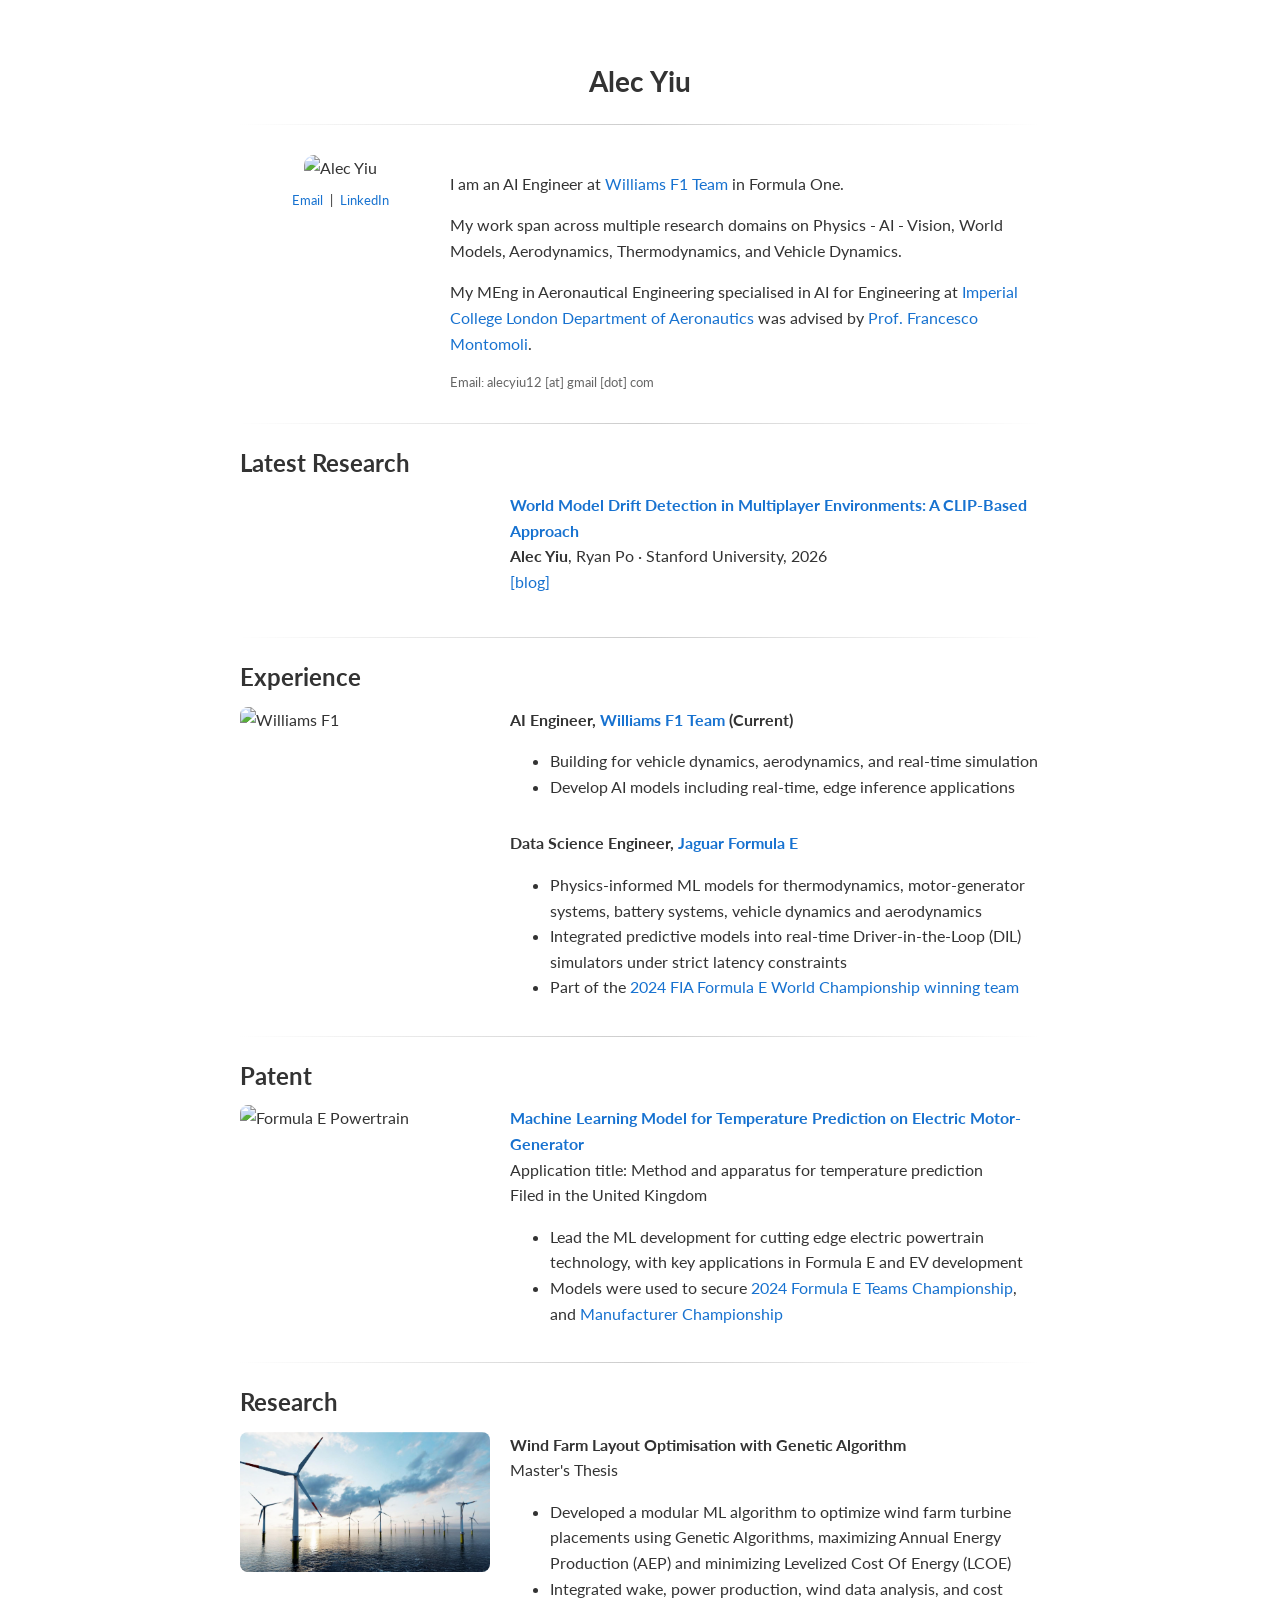
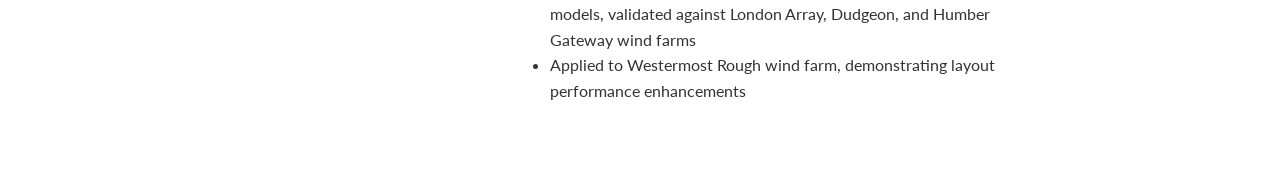
==== index.html @ 846b8b6c "update Co-Authored-By: Claude Opus 4.6 <noreply@anthropic.com>" ====
<!DOCTYPE html>
<html lang="en">
<head>
  <meta charset="UTF-8">
  <meta name="viewport" content="width=device-width, initial-scale=1.0">
  <title>Alec Yiu</title>
  <link rel="icon" type="image/svg+xml" href="favicon.svg">
  <link rel="stylesheet" href="style.css">
</head>
<body>
  <div id="container">

    <h1>Alec Yiu</h1>

    <hr>

    <table class="bio">
      <tr>
        <td class="photo-col">
          <img class="profile" src="resources/profile.png" alt="Alec Yiu">
          <div class="contact-links">
            <a href="mailto:alecyiu12@gmail.com">Email</a> |
            <a href="https://www.linkedin.com/in/alecyiu/" target="_blank" rel="noopener noreferrer">LinkedIn</a>
          </div>
        </td>
        <td class="bio-col">
          <p>
            I am an AI Engineer at <a href="https://www.williamsf1.com/" target="_blank" rel="noopener noreferrer">Williams F1 Team</a> in Formula One. 
          </p>
          <p>
            My work span across multiple research domains on Physics - AI - Vision, World Models, Aerodynamics, Thermodynamics, and Vehicle Dynamics.
          </p>
          <p>
            My MEng in Aeronautical Engineering specialised in AI for Engineering at <a href="https://www.imperial.ac.uk/aeronautics/" target="_blank" rel="noopener noreferrer">Imperial College London Department of Aeronautics</a> was advised by <a href="https://profiles.imperial.ac.uk/f.montomoli" target="_blank" rel="noopener noreferrer">Prof. Francesco Montomoli</a>.
          </p>
          <p class="email-line">Email: alecyiu12 [at] gmail [dot] com</p>
        </td>
      </tr>
    </table>

    <hr>

    <div class="section">
      <h2>Latest Research</h2>
      <div class="entry entry-with-media">
        <div class="entry-media">
          <video autoplay loop muted playsinline>
            <source src="resources/driftmini.mp4" type="video/mp4">
          </video>
        </div>
        <div class="entry-content">
          <span class="title"><a href="blog/drift-detection/">World Model Drift Detection in Multiplayer Environments: A CLIP-Based Approach</a></span>
          <br>
          <strong>Alec Yiu</strong>, Ryan Po &middot; Stanford University, 2026
          <br>
          <a href="blog/drift-detection/">[blog]</a>
        </div>
      </div>
    </div>

    <hr>

    <div class="section">
      <h2>Experience</h2>
      <div class="entry entry-with-media">
        <div class="entry-media">
          <img src="resources/F1mov.gif" alt="Williams F1">
        </div>
        <div class="entry-content">
          <span class="title">AI Engineer, <a href="https://www.williamsf1.com/" target="_blank" rel="noopener noreferrer">Williams F1 Team</a> (Current)</span>
          <ul>
            <li>Building for vehicle dynamics, aerodynamics, and real-time simulation</li>
            <li>Develop AI models including real-time, edge inference applications</li>
          </ul>
        </div>
      </div>
      <div class="entry entry-with-media">
        <div class="entry-media">
          <video autoplay loop muted playsinline>
            <source src="resources/JaguarFE.mp4" type="video/mp4">
          </video>
        </div>
        <div class="entry-content">
          <span class="title">Data Science Engineer, <a href="https://media.jaguarracing.com/en" target="_blank" rel="noopener noreferrer">Jaguar Formula E</a></span>
          <ul>
            <li>Physics-informed ML models for thermodynamics, motor-generator systems, battery systems, vehicle dynamics and aerodynamics</li>
            <li>Integrated predictive models into real-time Driver-in-the-Loop (DIL) simulators under strict latency constraints</li>
            <li>Part of the <a href="https://fiaformulae.com/en/standings?season=84467676-4d5d-4c97-ae07-0b7520bb95ea&tab=teams&period=latest" target="_blank" rel="noopener noreferrer">2024 FIA Formula E World Championship winning team</a></li>
          </ul>
        </div>
      </div>
    </div>

    <hr>

    <div class="section">
      <h2>Patent</h2>
      <div class="entry entry-with-media">
        <div class="entry-media">
          <img src="resources/FEpowertrain.gif" alt="Formula E Powertrain">
        </div>
        <div class="entry-content">
          <span class="title"><a href="https://www.search-for-intellectual-property.service.gov.uk/GB2417853.5" target="_blank" rel="noopener noreferrer">Machine Learning Model for Temperature Prediction on Electric Motor-Generator</a></span>
          <br>
          Application title: Method and apparatus for temperature prediction
          <br>
          Filed in the United Kingdom
          <ul>
            <li>Lead the ML development for cutting edge electric powertrain technology, with key applications in Formula E and EV development</li>
            <li>Models were used to secure <a href="https://fiaformulae.com/en/standings?season=84467676-4d5d-4c97-ae07-0b7520bb95ea&tab=teams&period=latest" target="_blank" rel="noopener noreferrer">2024 Formula E Teams Championship</a>, and <a href="https://fiaformulae.com/en/standings?season=84467676-4d5d-4c97-ae07-0b7520bb95ea&tab=manufacturers&period=latest" target="_blank" rel="noopener noreferrer">Manufacturer Championship</a></li>
          </ul>
        </div>
      </div>
    </div>

    <hr>

    <div class="section">
      <h2>Research</h2>
      <div class="entry entry-with-media">
        <div class="entry-media">
          <img src="resources/windfarm.png" alt="Wind Farm Layout Optimisation">
        </div>
        <div class="entry-content">
        <span class="title">Wind Farm Layout Optimisation with Genetic Algorithm</span>
        <br>
        Master's Thesis
        <ul>
          <li>Developed a modular ML algorithm to optimize wind farm turbine placements using Genetic Algorithms, maximizing Annual Energy Production (AEP) and minimizing Levelized Cost Of Energy (LCOE)</li>
          <li>Integrated wake, power production, wind data analysis, and cost models, validated against London Array, Dudgeon, and Humber Gateway wind farms</li>
          <li>Applied to Westermost Rough wind farm, demonstrating layout performance enhancements</li>
        </ul>
        </div>
      </div>
    </div>

  </div>
</body>
</html>
---- style.css ----
@import url('https://fonts.googleapis.com/css2?family=Lato:wght@400;700&display=swap');

body {
  font-family: 'Lato', Helvetica, Verdana, sans-serif;
  font-size: 16px;
  line-height: 1.6;
  color: #333;
  margin: 0;
  padding: 20px;
  background-color: #fff;
}

#container {
  max-width: 800px;
  margin: 0 auto;
  padding: 20px;
}

.blog-page #container {
  max-width: 1000px;
}

h1 {
  font-size: 28px;
  text-align: center;
  margin-bottom: 10px;
}

h2 {
  font-size: 24px;
  margin-top: 10px;
  margin-bottom: 10px;
}

a {
  color: #1772d0;
  text-decoration: none;
}

a:hover {
  color: #f09228;
}

hr {
  border: 0;
  height: 1px;
  background: linear-gradient(to right, #fff, #ccc, #fff);
  margin: 20px 0;
}

table.bio {
  width: 100%;
  border-collapse: collapse;
}

table.bio td {
  vertical-align: top;
  padding: 10px;
}

td.photo-col {
  width: 25%;
  text-align: center;
}

td.bio-col {
  width: 75%;
}

img.profile {
  width: 100%;
  max-width: 200px;
  border-radius: 10px;
}

.contact-links {
  margin-top: 10px;
  font-size: 13px;
}

.contact-links a {
  margin: 0 4px;
}

.email-line {
  font-size: 13px;
  color: #666;
  margin: 0;
}

.section {
  margin-bottom: 10px;
}

.entry {
  margin-bottom: 15px;
}

.entry .title {
  font-weight: 700;
}

.entry-with-media {
  display: flex;
  gap: 20px;
  align-items: flex-start;
}

.entry-media {
  flex-shrink: 0;
  width: 250px;
}

.entry-media img,
.entry-media video {
  display: block;
  width: 100%;
  max-width: 250px;
  height: auto;
  border-radius: 8px;
}

.entry-content {
  flex: 1;
}

/* ---- Highlighted Work ---- */

.highlights {
  display: flex;
  flex-wrap: wrap;
  gap: 20px;
}

.highlight-card {
  display: flex;
  gap: 16px;
  align-items: flex-start;
  padding: 14px;
  border: 1px solid #e0e0e0;
  border-radius: 10px;
  text-decoration: none;
  color: inherit;
  transition: box-shadow 0.2s, border-color 0.2s;
  width: 100%;
}

.highlight-card:hover {
  border-color: #e0e0e0;
}

.highlight-thumb {
  flex-shrink: 0;
  width: 140px;
  height: 90px;
  border-radius: 6px;
  overflow: hidden;
}

.highlight-thumb video {
  display: block;
  width: 140px;
  height: 90px;
  object-fit: cover;
  border-radius: 6px;
}

.highlight-info {
  flex: 1;
}

.highlight-title {
  font-weight: 700;
  font-size: 15px;
  color: #333;
}

.highlight-desc {
  margin: 6px 0 0;
  font-size: 13px;
  color: #555;
}

/* ---- Blog Page ---- */

.blog-video,
.blog-section video {
  display: block;
  width: 70vw;
  height: auto;
  margin: 24px 0;
  position: relative;
  left: 50%;
  transform: translateX(-50%);
  border-radius: 8px;
}

@media (max-width: 900px) {
  .blog-video,
  .blog-section video {
    width: 92vw;
  }
}

@media (max-width: 600px) {
  .blog-video,
  .blog-section video {
    width: 100vw;
    border-radius: 0;
  }
}

.blog-code-block {
  background: #1e1e1e;
  color: #d4d4d4;
  border-radius: 8px;
  padding: 20px 24px;
  font-size: 13px;
  line-height: 1.6;
  overflow-x: auto;
  white-space: pre;
}

.blog-nav {
  margin-bottom: 4px;
}

.blog-title {
  margin-top: 4px;
  margin-bottom: 4px;
}

.blog-subtitle {
  text-align: center;
  color: #666;
  font-size: 15px;
  margin-top: 0;
  margin-bottom: 16px;
}

.blog-links {
  text-align: center;
  margin-bottom: 10px;
}

.blog-figure {
  margin: 24px 0;
  text-align: center;
}

.blog-figure img {
  max-width: 100%;
  height: auto;
  border-radius: 8px;
}

.blog-figure figcaption {
  font-size: 13px;
  color: #666;
  margin-top: 8px;
  font-style: italic;
}

.blog-figure-title {
  font-size: 44px;
  font-weight: 700;
  font-style: normal;
  color: #333;
  margin-bottom: 12px;
}

.blog-figure-pair {
  display: flex;
  gap: 24px;
  width: 56vw;
  position: relative;
  left: 50%;
  transform: translateX(-50%);
  margin: 24px 0;
  align-items: center;
}

.blog-figure-pair .blog-figure {
  flex: 1;
  margin: 0;
}

.blog-figure-pair .blog-figure img {
  max-width: 100%;
}

.blog-btn {
  display: inline-block;
  padding: 6px 18px;
  margin: 0 6px;
  border: 1px solid #1772d0;
  border-radius: 999px;
  font-size: 13px;
  font-weight: 700;
  transition: background 0.2s, color 0.2s;
}

.blog-btn:hover {
  background: #1772d0;
  color: #fff;
}

.blog-video-v1 {
  width: 63vw;
}

.blog-video-v2 {
  width: 60vw;
}

.blog-video-hero {
  width: 85%;
  left: auto;
  transform: none;
  margin: 24px auto 8px;
}

.blog-hero-caption {
  text-align: center;
  font-size: 16px;
  color: #666;
  font-style: italic;
  margin-bottom: 16px;
}

.blog-btn-primary {
  background: #1772d0;
  color: #fff;
}

.blog-btn-primary:hover {
  background: #fff;
  color: #1772d0;
}

.blog-btn-lg {
  padding: 10px 28px;
  font-size: 16px;
}

.blog-author {
  text-align: center;
  font-size: 15px;
  margin-top: 0;
  margin-bottom: 4px;
}

.blog-author a {
  font-weight: 700;
}

.blog-affiliations {
  text-align: center;
  font-size: 14px;
  color: #555;
  margin-top: 0;
  margin-bottom: 12px;
}

.blog-section {
  margin-bottom: 10px;
}

.blog-section > h2 {
  text-align: center;
}

.blog-section p {
  font-size: 16px;
  line-height: 1.7;
}

.blog-media-placeholder {
  width: 100%;
  min-height: 200px;
  background: #f5f5f5;
  border: 2px dashed #ccc;
  border-radius: 8px;
  display: flex;
  align-items: center;
  justify-content: center;
  margin: 16px 0;
  font-size: 13px;
  color: #999;
}

.blog-video-placeholder {
  width: 100%;
  min-height: 280px;
  background: #f0f4f8;
  border: 2px dashed #a0b4cc;
  border-radius: 8px;
  display: flex;
  align-items: center;
  justify-content: center;
  margin: 16px 0;
  font-size: 13px;
  color: #7a8ea3;
}

.blog-references {
  font-size: 13px;
  line-height: 1.7;
  padding-left: 20px;
}

.blog-references li {
  margin-bottom: 6px;
}

.blog-template-credit {
  text-align: center;
  font-size: 13px;
  color: #666;
}

.blog-bibtex {
  background: #f5f5f5;
  border: 1px solid #ddd;
  border-radius: 6px;
  padding: 14px 18px;
  font-size: 12px;
  text-align: left;
  overflow-x: auto;
  white-space: pre-wrap;
  color: #444;
}

.blog-gallery {
  display: flex;
  gap: 16px;
  margin: 16px 0;
}

.blog-gallery-item {
  flex: 1;
}

.blog-gallery-item .blog-media-placeholder {
  min-height: 160px;
}

.blog-caption {
  text-align: center;
  font-size: 12px;
  color: #777;
  margin-top: 6px;
}

.blog-footer {
  text-align: center;
  margin-top: 20px;
}

.blog-footer-name {
  font-weight: 700;
  font-size: 15px;
  color: #333;
  margin-bottom: 6px;
}

.blog-footer-links {
  font-size: 13px;
  margin-bottom: 6px;
}

.blog-footer-links a {
  margin: 0 4px;
}

.blog-footer-email {
  font-size: 13px;
  color: #666;
  margin: 0;
}

/* ---- Responsive ---- */

@media (max-width: 600px) {
  .entry-with-media {
    flex-direction: column;
  }
  .entry-media {
    width: 100%;
    max-width: 300px;
  }
  .highlight-card {
    flex-direction: column;
  }
  .highlight-thumb {
    width: 100%;
    max-width: 200px;
  }
  .blog-gallery {
    flex-direction: column;
  }
  .blog-figure-pair {
    flex-direction: column;
    width: 95vw;
  }
  .blog-figure-title {
    font-size: 24px;
  }
}
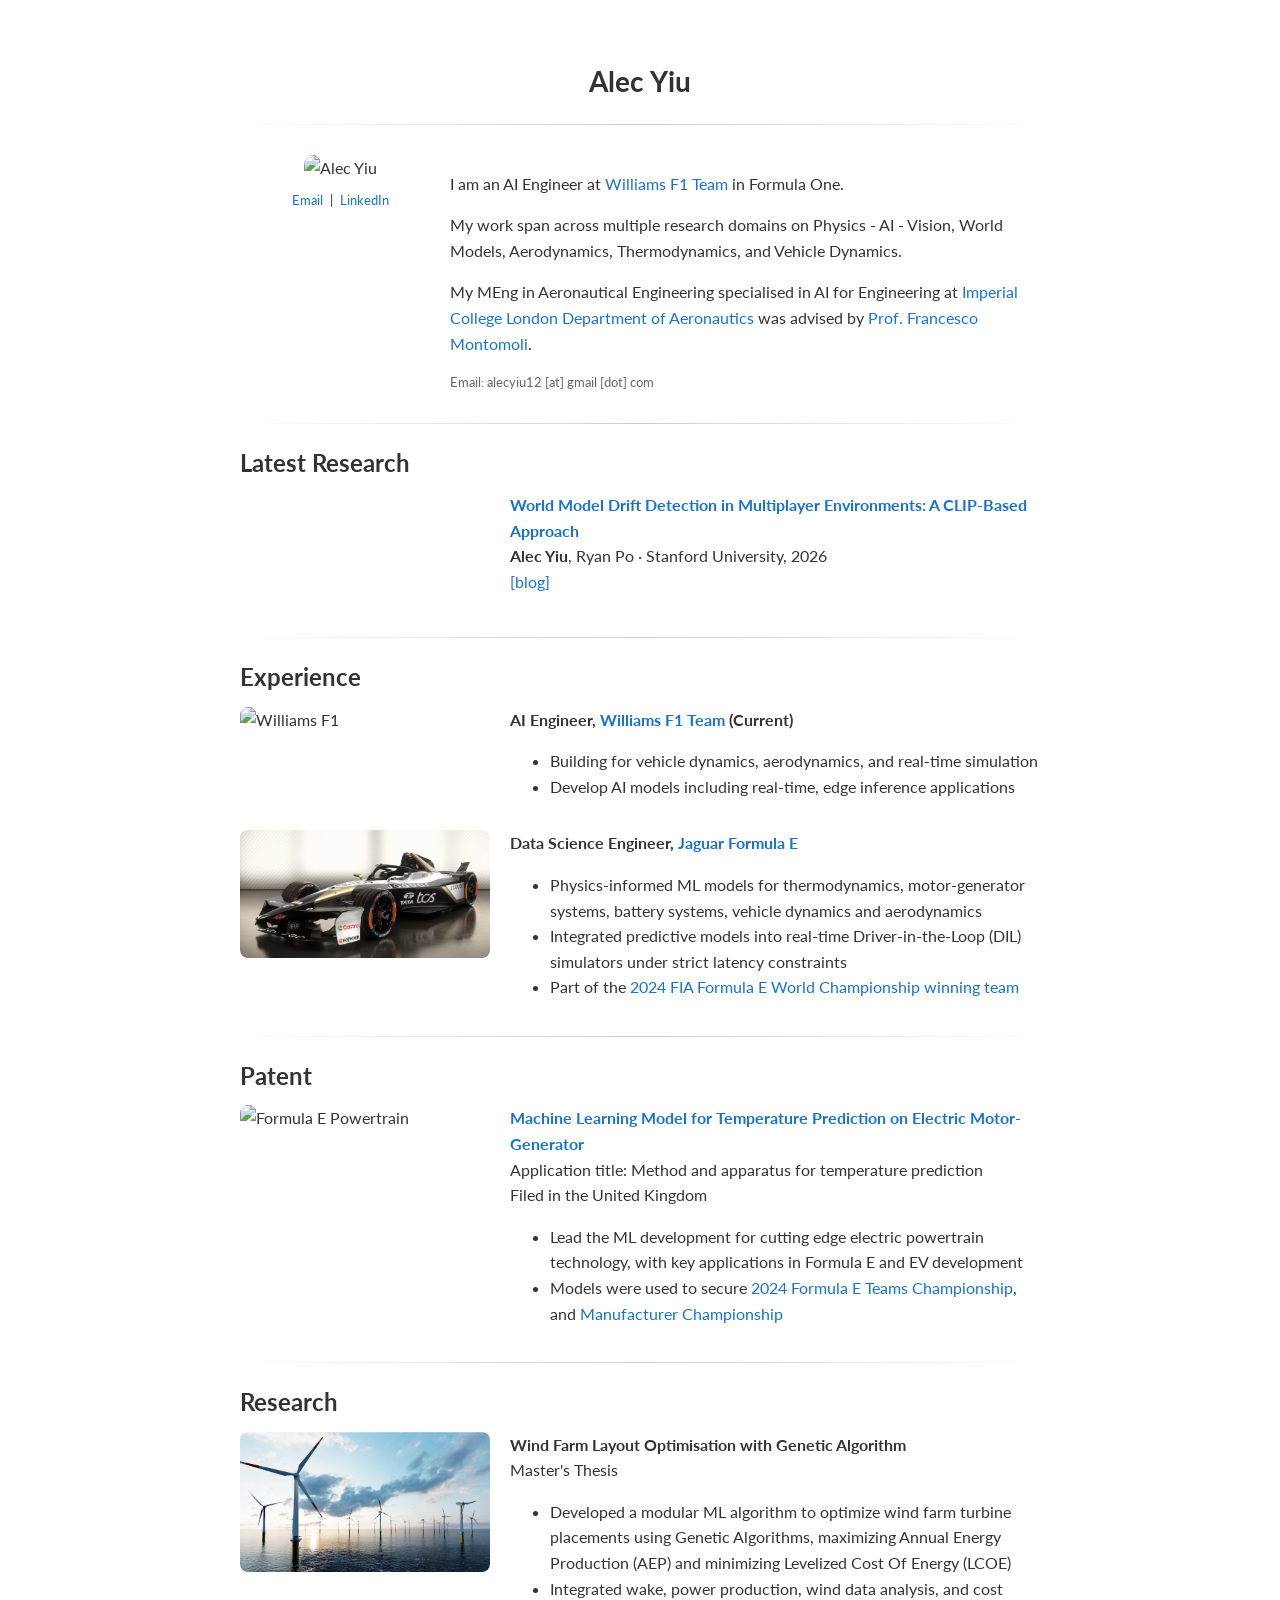
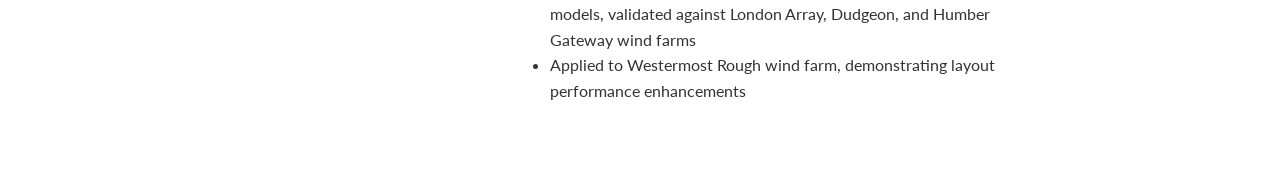
==== commit 1393b876: "update Co-Authored-By: Claude Opus 4.6 <noreply@anthropic.com>" ====
--- a/index.html
+++ b/index.html
@@ -76,9 +76,7 @@
       </div>
       <div class="entry entry-with-media">
         <div class="entry-media">
-          <video autoplay loop muted playsinline>
-            <source src="resources/JaguarFE.mp4" type="video/mp4">
-          </video>
+          <img src="resources/JagFE.png" alt="Jaguar Formula E">
         </div>
         <div class="entry-content">
           <span class="title">Data Science Engineer, <a href="https://media.jaguarracing.com/en" target="_blank" rel="noopener noreferrer">Jaguar Formula E</a></span>
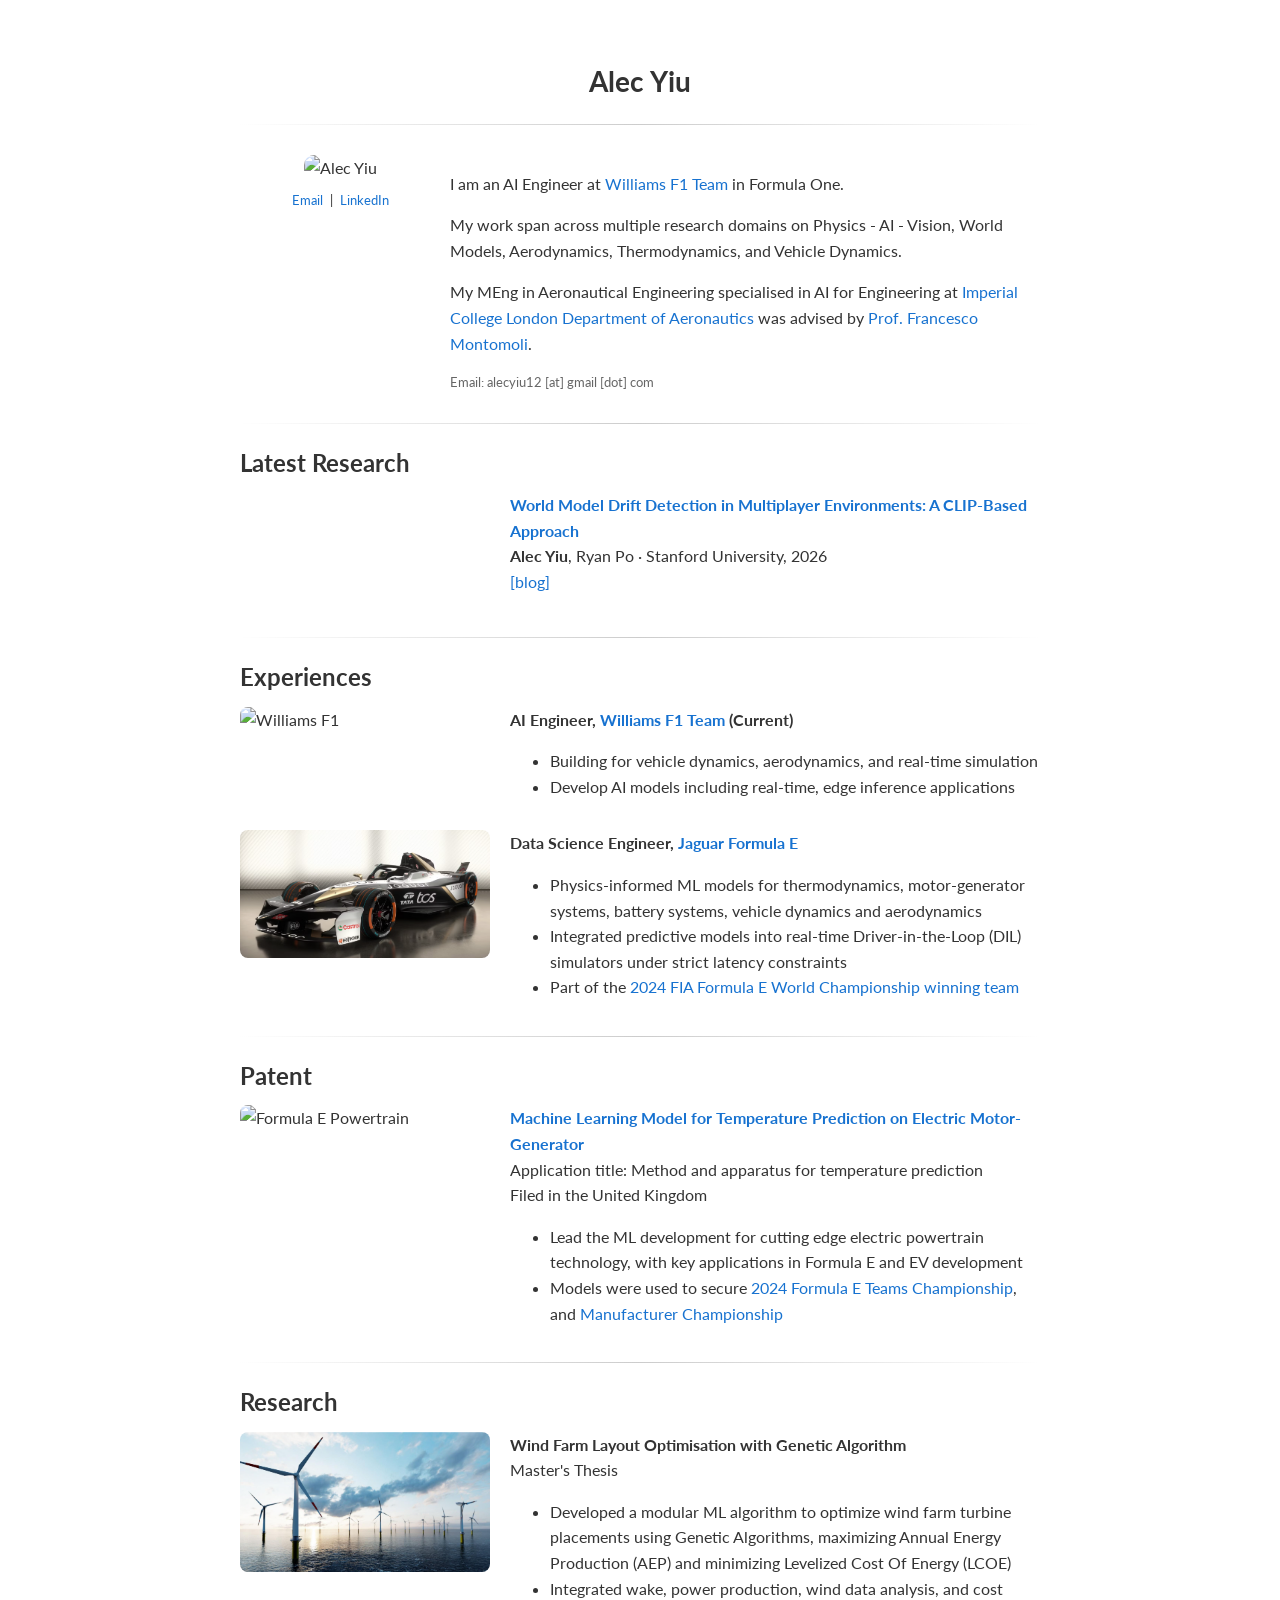
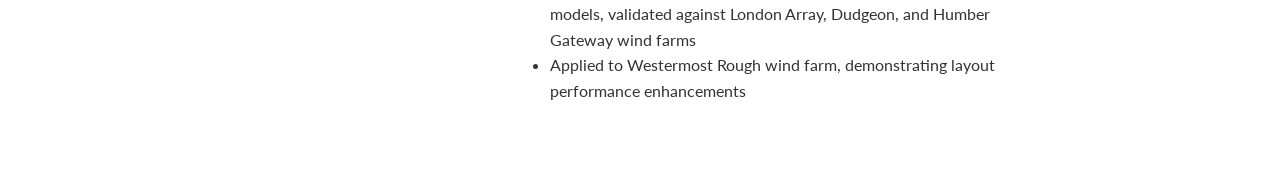
==== commit 787cba84: "update" ====
--- a/index.html
+++ b/index.html
@@ -61,7 +61,7 @@
     <hr>
 
     <div class="section">
-      <h2>Experience</h2>
+      <h2>Experiences</h2>
       <div class="entry entry-with-media">
         <div class="entry-media">
           <img src="resources/F1mov.gif" alt="Williams F1">
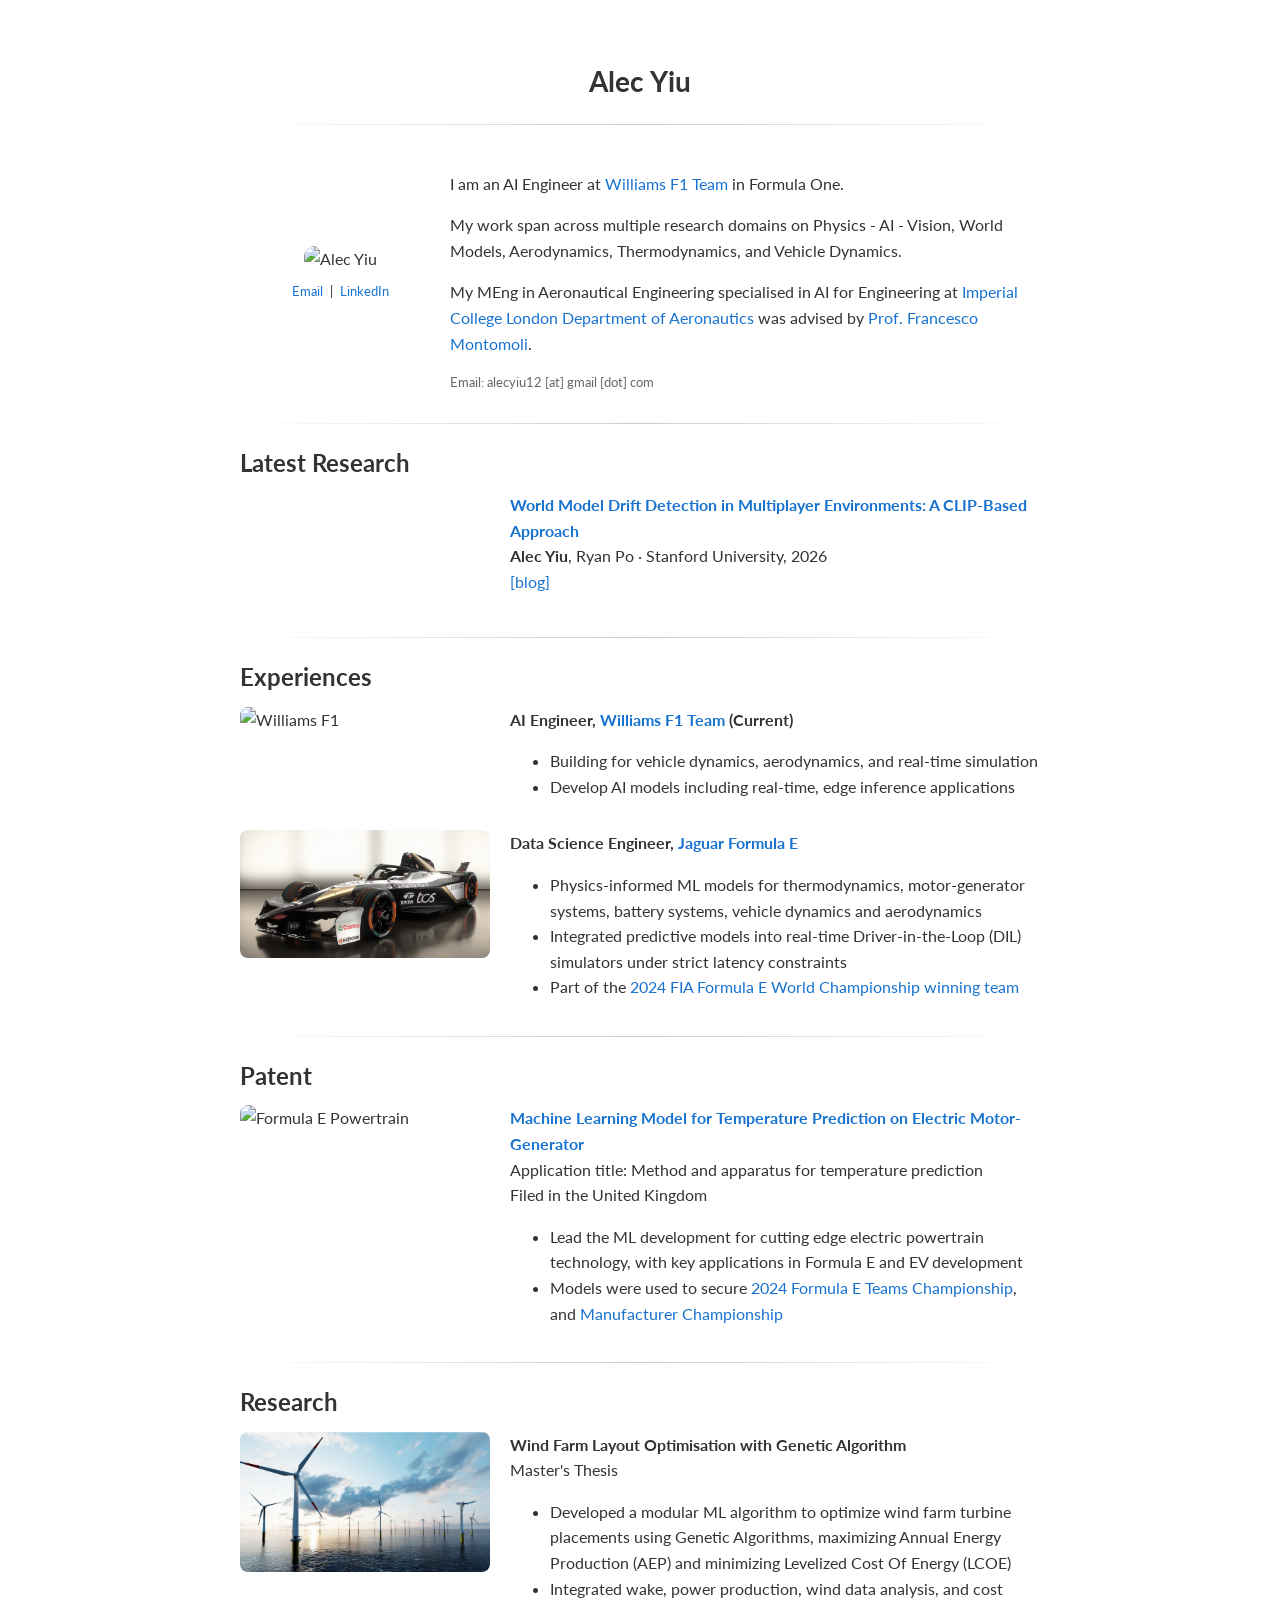
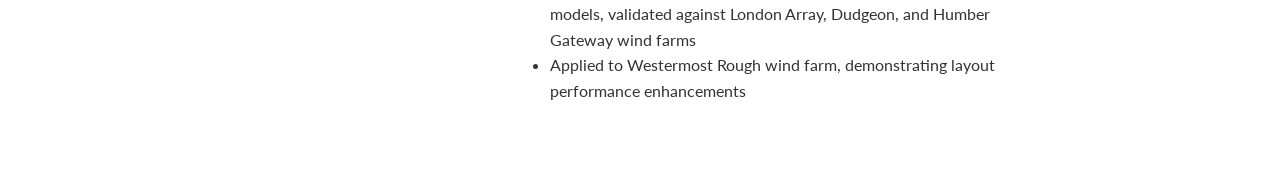
==== commit b2f5d4b8: "Update index.html" ====
--- a/index.html
+++ b/index.html
@@ -4,6 +4,7 @@
   <meta charset="UTF-8">
   <meta name="viewport" content="width=device-width, initial-scale=1.0">
   <title>Alec Yiu</title>
+  <link rel="canonical" href="https://alecyiu.github.io/" />
   <link rel="icon" type="image/svg+xml" href="favicon.svg">
   <link rel="stylesheet" href="style.css">
 </head>
--- a/style.css
+++ b/style.css
@@ -54,7 +54,7 @@
 }
 
 table.bio td {
-  vertical-align: top;
+  vertical-align: middle;
   padding: 10px;
 }
 
@@ -331,6 +331,12 @@
 .blog-btn-primary {
   background: #1772d0;
   color: #fff;
+  animation: glow 2.5s ease-in-out infinite;
+}
+
+@keyframes glow {
+  0%, 100% { box-shadow: 0 0 8px rgba(23, 114, 208, 0.4); }
+  50% { box-shadow: 0 0 30px rgba(23, 114, 208, 0.8); }
 }
 
 .blog-btn-primary:hover {
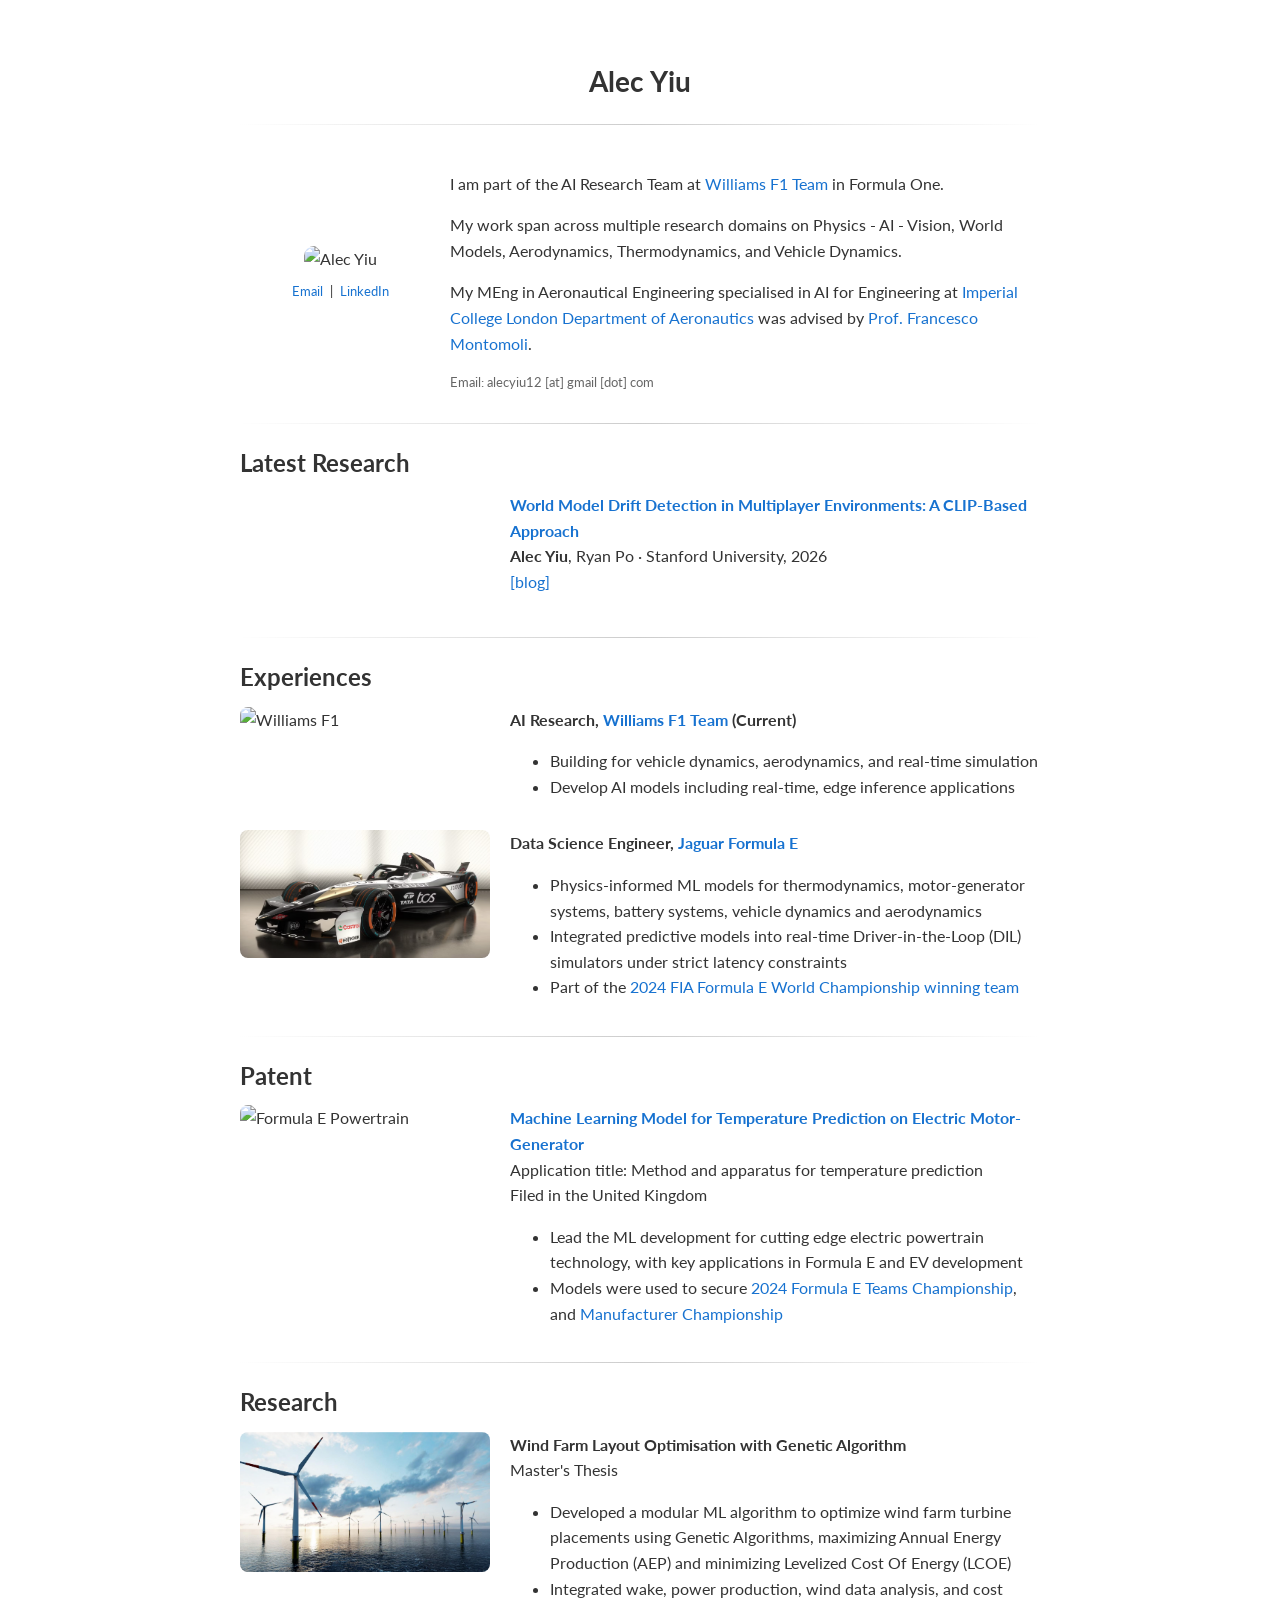
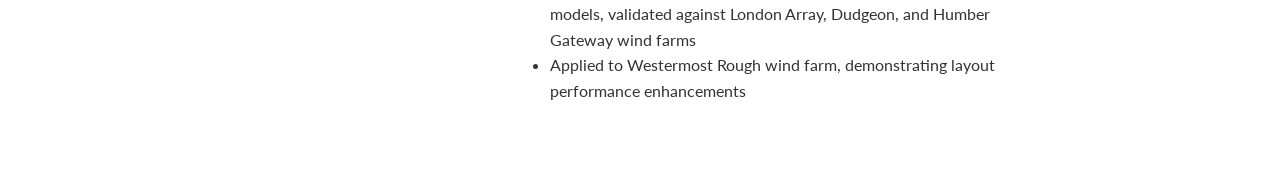
==== commit 8525bfe2: "Update index.html" ====
--- a/index.html
+++ b/index.html
@@ -5,8 +5,37 @@
   <meta name="viewport" content="width=device-width, initial-scale=1.0">
   <title>Alec Yiu</title>
   <link rel="canonical" href="https://alecyiu.github.io/" />
+  <meta name="description" content="Alec Yiu – AI Research at Williams F1 Team. Imperial College London MEng. Research in AI, world models, aerodynamics, and vehicle dynamics.">
+  <meta property="og:title" content="Alec Yiu">
+  <meta property="og:description" content="AI Research at Williams F1 Team. Research in AI, world models, aerodynamics, and vehicle dynamics.">
+  <meta property="og:url" content="https://alecyiu.github.io/">
+  <meta property="og:type" content="website">
   <link rel="icon" type="image/svg+xml" href="favicon.svg">
   <link rel="stylesheet" href="style.css">
+  <script type="application/ld+json">
+  {
+    "@context": "https://schema.org",
+    "@type": "Person",
+    "name": "Alec Yiu",
+    "url": "https://alecyiu.github.io/",
+    "image": "https://alecyiu.github.io/resources/profile.png",
+    "jobTitle": "AI Research",
+    "worksFor": {
+      "@type": "Organization",
+      "name": "Williams F1 Team",
+      "url": "https://www.williamsf1.com/"
+    },
+    "alumniOf": {
+      "@type": "CollegeOrUniversity",
+      "name": "Imperial College London",
+      "url": "https://www.imperial.ac.uk/aeronautics/"
+    },
+    "sameAs": [
+      "https://www.linkedin.com/in/alecyiu/",
+      "https://github.com/alecyiu"
+    ]
+  }
+  </script>
 </head>
 <body>
   <div id="container">
@@ -26,7 +55,7 @@
         </td>
         <td class="bio-col">
           <p>
-            I am an AI Engineer at <a href="https://www.williamsf1.com/" target="_blank" rel="noopener noreferrer">Williams F1 Team</a> in Formula One. 
+            I am part of the AI Research Team at <a href="https://www.williamsf1.com/" target="_blank" rel="noopener noreferrer">Williams F1 Team</a> in Formula One. 
           </p>
           <p>
             My work span across multiple research domains on Physics - AI - Vision, World Models, Aerodynamics, Thermodynamics, and Vehicle Dynamics.
@@ -68,7 +97,7 @@
           <img src="resources/F1mov.gif" alt="Williams F1">
         </div>
         <div class="entry-content">
-          <span class="title">AI Engineer, <a href="https://www.williamsf1.com/" target="_blank" rel="noopener noreferrer">Williams F1 Team</a> (Current)</span>
+          <span class="title">AI Research, <a href="https://www.williamsf1.com/" target="_blank" rel="noopener noreferrer">Williams F1 Team</a> (Current)</span>
           <ul>
             <li>Building for vehicle dynamics, aerodynamics, and real-time simulation</li>
             <li>Develop AI models including real-time, edge inference applications</li>
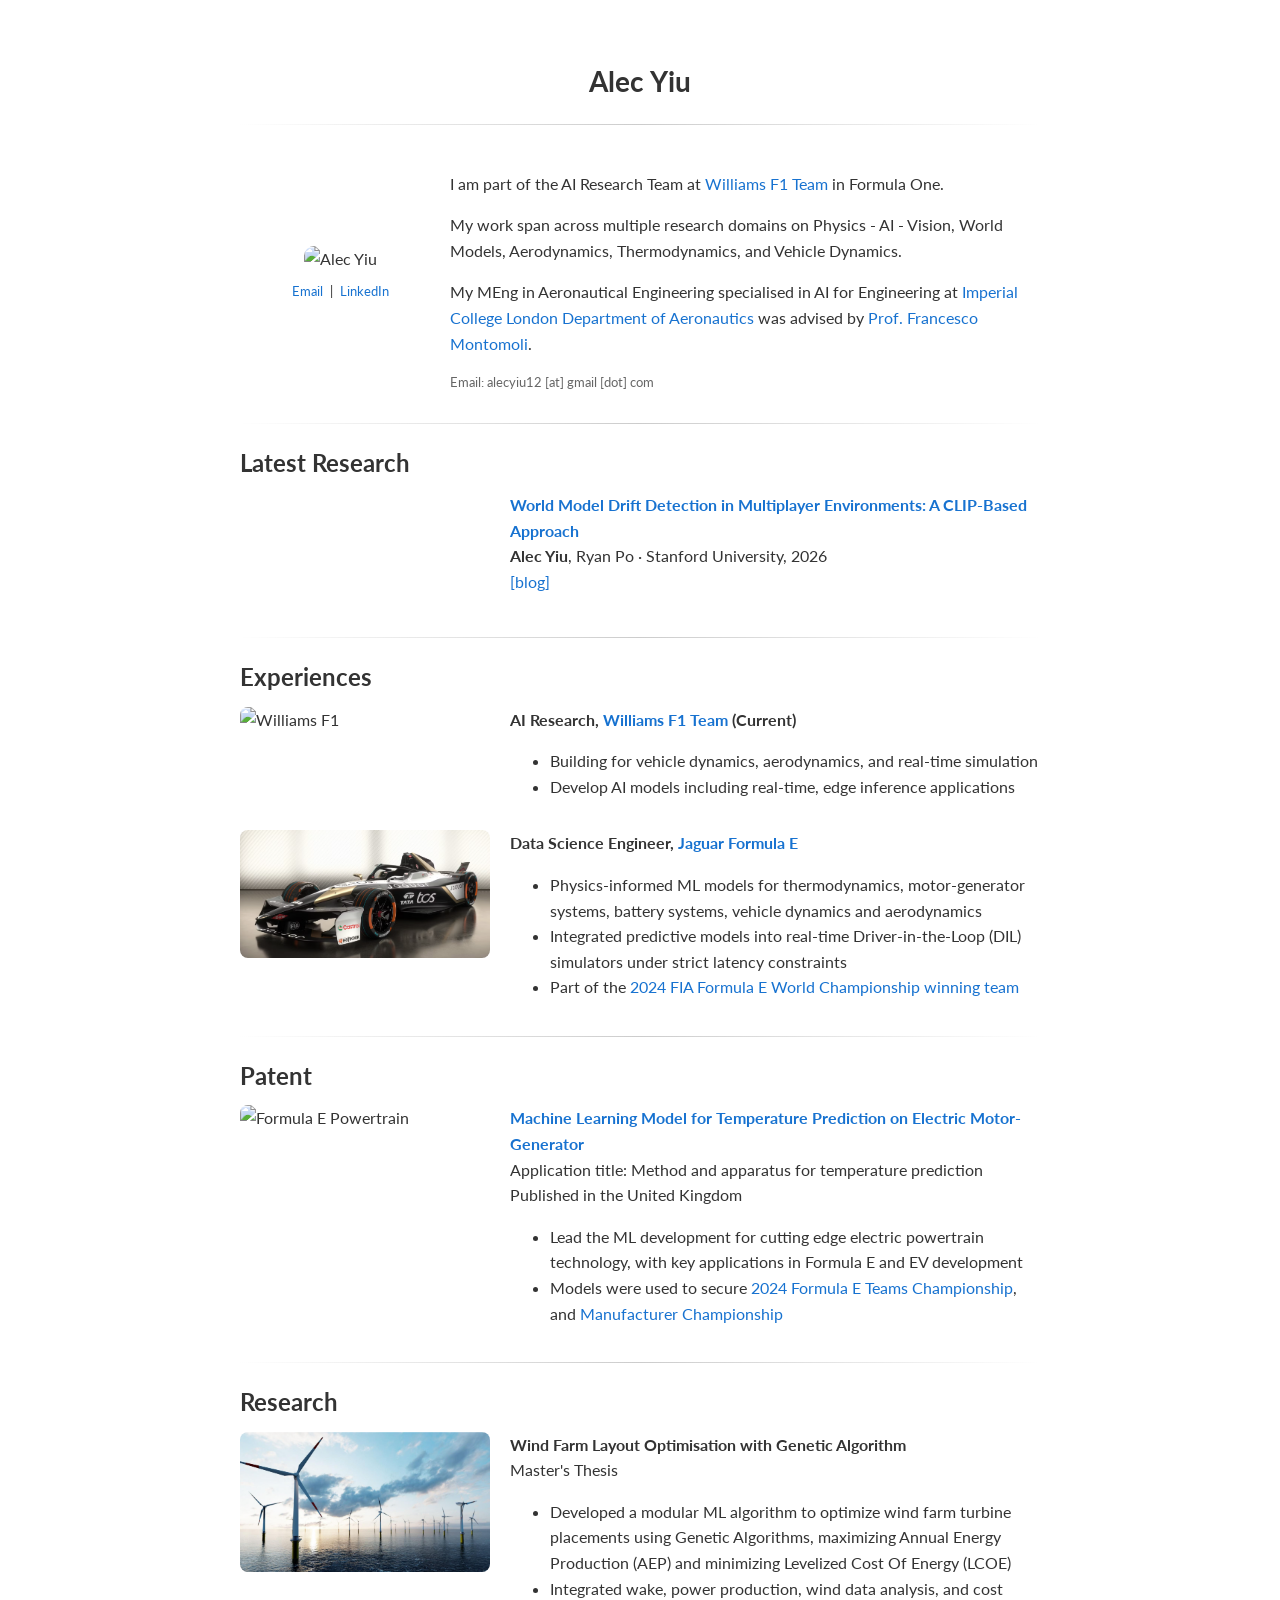
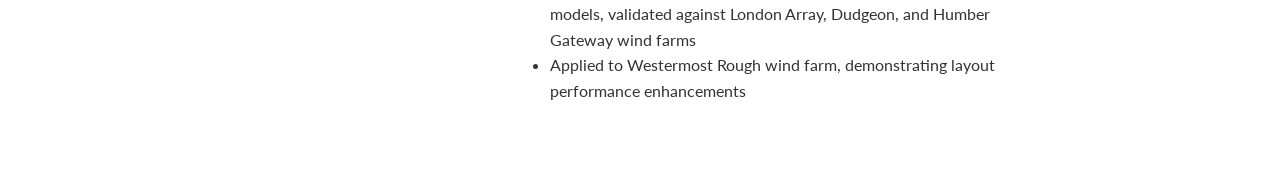
==== commit 6e49af04: "Update index.html" ====
--- a/index.html
+++ b/index.html
@@ -132,7 +132,7 @@
           <br>
           Application title: Method and apparatus for temperature prediction
           <br>
-          Filed in the United Kingdom
+          Published in the United Kingdom
           <ul>
             <li>Lead the ML development for cutting edge electric powertrain technology, with key applications in Formula E and EV development</li>
             <li>Models were used to secure <a href="https://fiaformulae.com/en/standings?season=84467676-4d5d-4c97-ae07-0b7520bb95ea&tab=teams&period=latest" target="_blank" rel="noopener noreferrer">2024 Formula E Teams Championship</a>, and <a href="https://fiaformulae.com/en/standings?season=84467676-4d5d-4c97-ae07-0b7520bb95ea&tab=manufacturers&period=latest" target="_blank" rel="noopener noreferrer">Manufacturer Championship</a></li>
